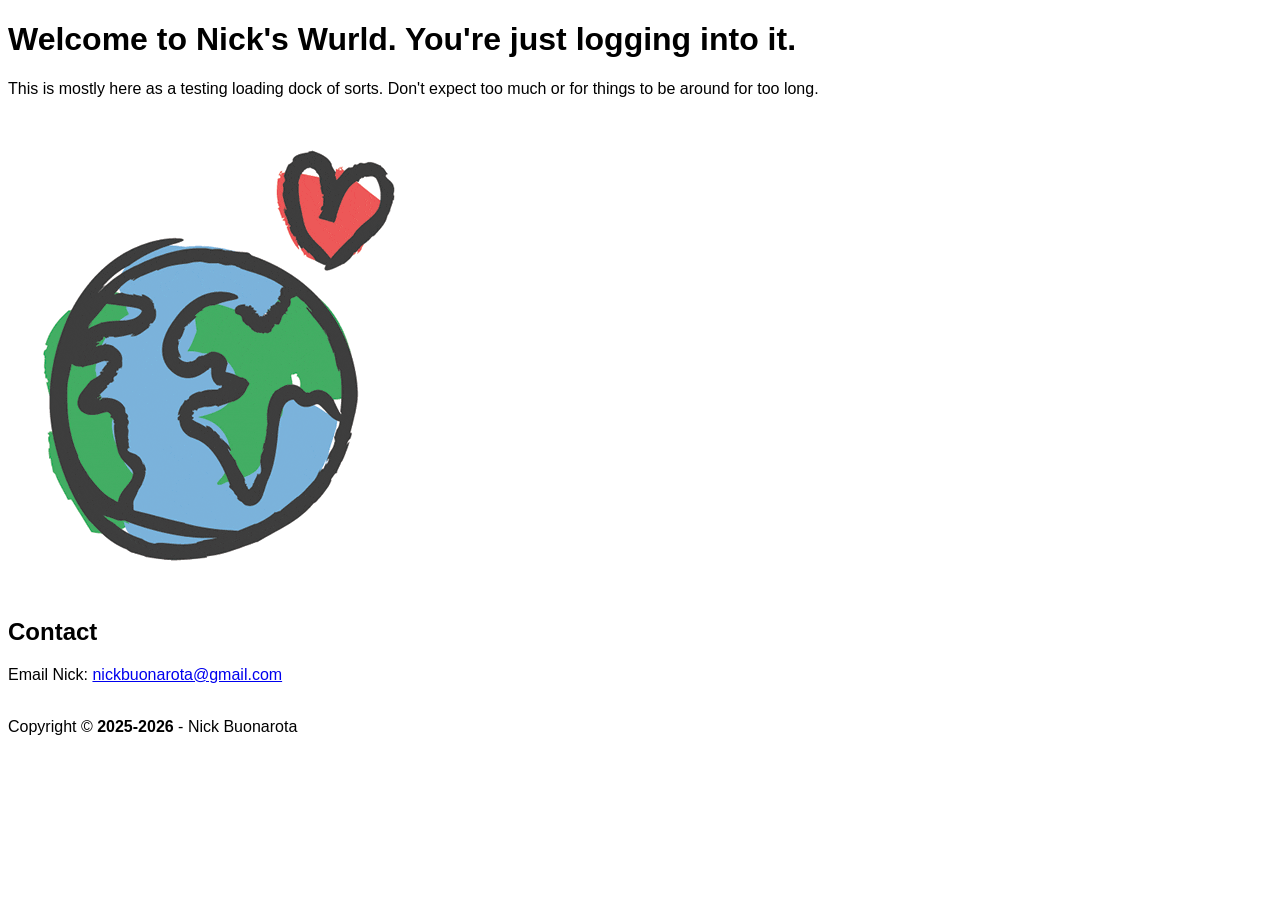
==== index.html @ 660630a9 "Initial Upload of NickWurld" ====
<!DOCTYPE html>
<html lang="en">
<head>
    <meta charset="UTF-8">
    <meta name="viewport" content="width=device-width, initial-scale=1.0">
    <title>Nick Wurld</title>
    <link rel="stylesheet" href="css/style.css">
    <script src="scripts/copyright-year-update.js"></script>
    <script src="scripts/page-loaded.js"></script>
</head>
<body>
    <header>

    </header>
    <main>
        <!-- Main Content for the page -->
        <h1>Welcome to Nick's Wurld. You're just logging into it.</h1>
		<p>This is mostly here as a testing loading dock of sorts. Don't expect too much or for things to be around for too long.</p>
		<img src="media/animated_earth.gif" alt="animated earth">
    </main>
    <footer>
        <h2>Contact</h2>
        <p>Email Nick: <a href="mailto:nickbuonarota@gmail.com">nickbuonarota@gmail.com</a></p><br>
        <div id="main_footer">
            <span id="copyright">Copyright &copy; <b>20XX</b></span>
        </div>
    </footer>
</body>
</html>
---- css/style.css ----
*{
    font-family: Arial, Helvetica, sans-serif;
}

img {
    max-width: 100%;
    height: auto;
}
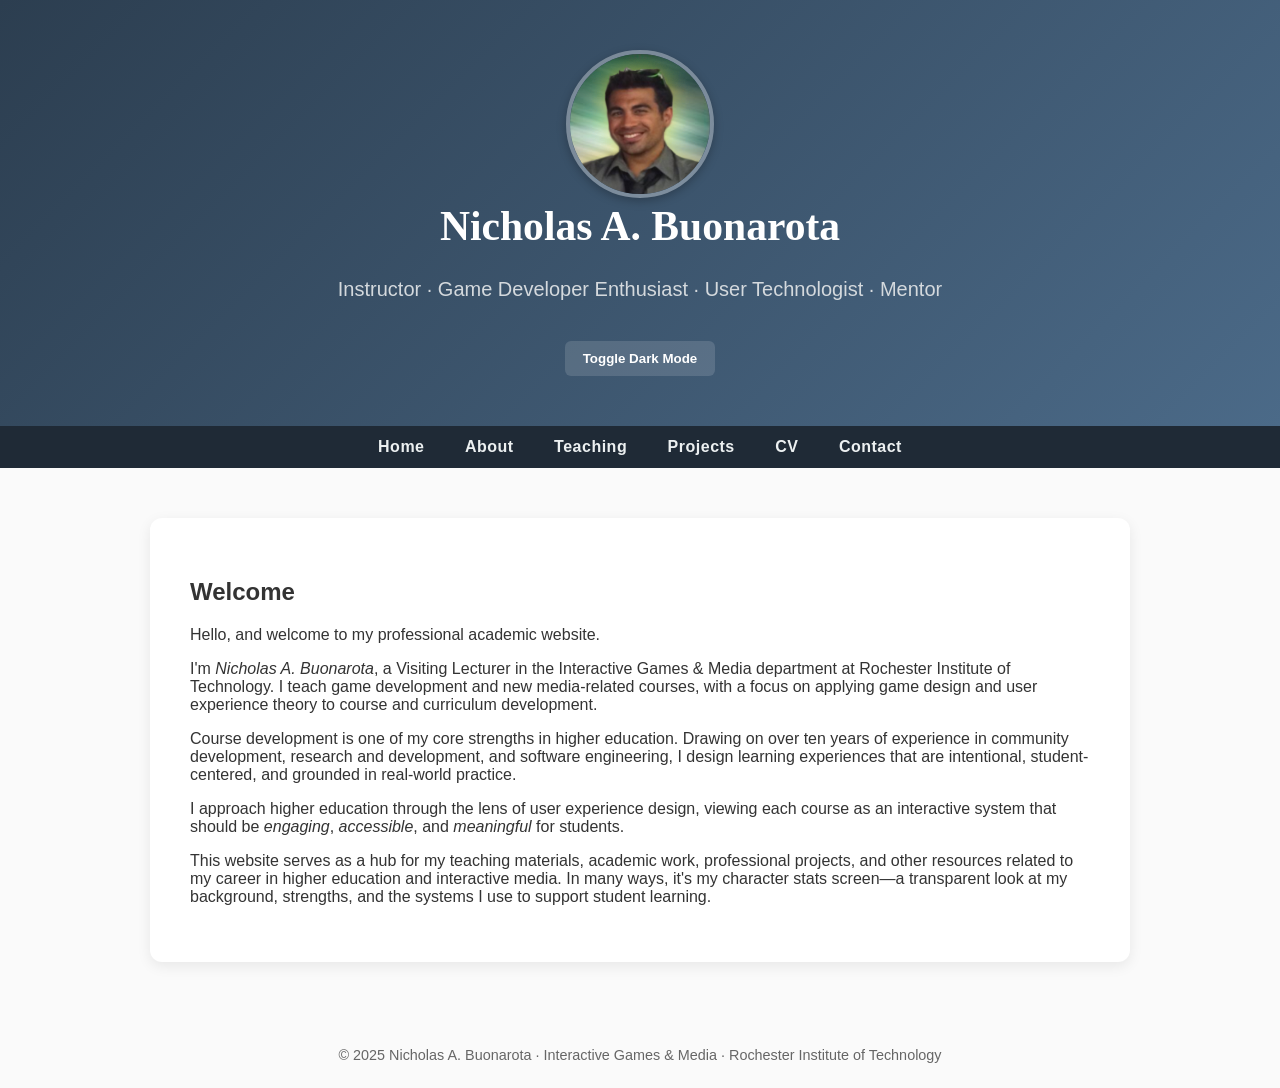
==== commit 9548c381: "setting up an academic landing temp using nickwurld as a staging area for nickbuonarota.com - this i" ====
--- a/index.html
+++ b/index.html
@@ -4,26 +4,62 @@
     <meta charset="UTF-8">
     <meta name="viewport" content="width=device-width, initial-scale=1.0">
     <title>Nick Wurld</title>
-    <link rel="stylesheet" href="css/style.css">
+    <link rel="stylesheet" href="css/academic-style.css">
     <script src="scripts/copyright-year-update.js"></script>
     <script src="scripts/page-loaded.js"></script>
 </head>
 <body>
     <header>
+        <img id="profile_image" src="media/academic/profile_06_512.png" alt="Profile photo">
+        <h1 style="font-family: 'Merriweather', serif;">Nicholas A. Buonarota</h1>
+        <p class="tagline">Instructor · Game Developer Enthusiast · User Technologist · Mentor</p>
+        <button id="theme_toggle">Toggle Dark Mode</button>
+    </header>
 
-    </header>
-    <main>
-        <!-- Main Content for the page -->
-        <h1>Welcome to Nick's Wurld. You're just logging into it.</h1>
-		<p>This is mostly here as a testing loading dock of sorts. Don't expect too much or for things to be around for too long.</p>
-		<img src="media/animated_earth.gif" alt="animated earth">
-    </main>
+    <nav>
+        <a href="#">Home</a>
+        <a href="#">About</a>
+        <a href="#">Teaching</a>
+        <a href="#">Projects</a>
+        <a href="#">CV</a>
+        <a href="#">Contact</a>
+    </nav>
+
+    <div class="content">
+        <h2>Welcome</h2>
+        <p>
+            Hello, and welcome to my professional academic website.
+        </p>
+        <p>
+            I'm <em>Nicholas A. Buonarota</em>, a Visiting Lecturer in the Interactive Games & Media department at Rochester Institute of Technology. 
+            I teach game development and new media-related courses, 
+            with a focus on applying game design and user experience theory to course and curriculum development.
+        </p>
+        <p>
+            Course development is one of my core strengths in higher education. 
+            Drawing on over ten years of experience in community development, research and development, and software engineering, 
+            I design learning experiences that are intentional, student-centered, and grounded in real-world practice.
+        </p>
+        <p>
+            I approach higher education through the lens of user experience design, 
+            viewing each course as an interactive system that should be <em>engaging</em>, <em>accessible</em>, and <em>meaningful</em> for students.
+        </p>
+        <p>
+            This website serves as a hub for my teaching materials, academic work, professional projects, 
+            and other resources related to my career in higher education and interactive media. 
+            In many ways, it's my character stats screen—a transparent look at my background, strengths, 
+            and the systems I use to support student learning.
+        </p>
+    </div>
     <footer>
-        <h2>Contact</h2>
-        <p>Email Nick: <a href="mailto:nickbuonarota@gmail.com">nickbuonarota@gmail.com</a></p><br>
-        <div id="main_footer">
-            <span id="copyright">Copyright &copy; <b>20XX</b></span>
-        </div>
+        © 2025 Nicholas A. Buonarota · Interactive Games & Media · Rochester Institute of Technology
     </footer>
+    <!-- Move this when I do my tidy JS pass of page -->
+    <script>
+        const toggle = document.getElementById('theme_toggle');
+        toggle.addEventListener('click', () => {
+            document.body.classList.toggle('dark');
+        });
+    </script>
 </body>
 </html>
--- a/css/academic-style.css
+++ b/css/academic-style.css
@@ -0,0 +1,111 @@
+body {
+    font-family: "Inter", Arial, sans-serif;
+    margin: 0;
+    background-color: #fafafa;
+    color: #333;
+}
+
+header {
+    background: linear-gradient(135deg, #2c3e50, #4b6a88);
+    color: #fff;
+    padding: 50px 20px;
+    text-align: center;
+}
+
+nav {
+    background-color: #1f2a36;
+    padding: 12px;
+    text-align: center;
+    position: sticky;
+    top: 0;
+    z-index: 10;
+}
+
+nav a {
+    color: #ecf0f1;
+    margin: 0 18px;
+    text-decoration: none;
+    font-weight: 600;
+    letter-spacing: 0.5px;
+    transition: opacity 0.2s ease;
+}
+
+nav a:hover {
+    opacity: 0.7;
+}
+
+.content {
+    max-width: 900px;
+    margin: 50px auto;
+    background: white;
+    padding: 40px;
+    border-radius: 12px;
+    box-shadow: 0 4px 14px rgba(0,0,0,0.08);
+}
+
+h1 {
+    margin-top: 0;
+    font-size: 2.6rem;
+}
+
+.tagline {
+    font-size: 1.25rem;
+    color: #d4d9dd;
+    margin-top: 10px;
+}
+
+footer{
+    text-align:center;
+    padding:25px 10px;
+    margin-top:60px;
+    color:#666;
+    font-size:0.9rem;
+}
+
+/* Dark Mode */
+
+/* Change later? */
+
+body.dark {
+    background-color: #1e1e1e;
+    color: #e5e5e5;
+}
+
+body.dark header {
+    background: linear-gradient(135deg, #111, #222);
+}
+
+body.dark nav {
+    background-color: #0f1620;
+}
+
+body.dark .content {
+    background:#2a2a2a;
+    box-shadow:0 4px 14px rgba(0,0,0,0.4);
+}
+
+body.dark footer {
+    color:#aaa;
+}
+
+/* IDs */
+
+#profile_image {
+    width:140px;
+    height:140px;
+    border-radius:50%;
+    object-fit:cover;
+    border:4px solid #ffffff55;
+    box-shadow:0 3px 10px rgba(0,0,0,0.25);
+}
+
+#theme_toggle {
+    margin-top:20px;
+    padding:10px 18px;
+    border:none;
+    border-radius:6px;
+    background:#ffffff22;
+    color:white;
+    font-weight:600;
+    cursor:pointer;
+}
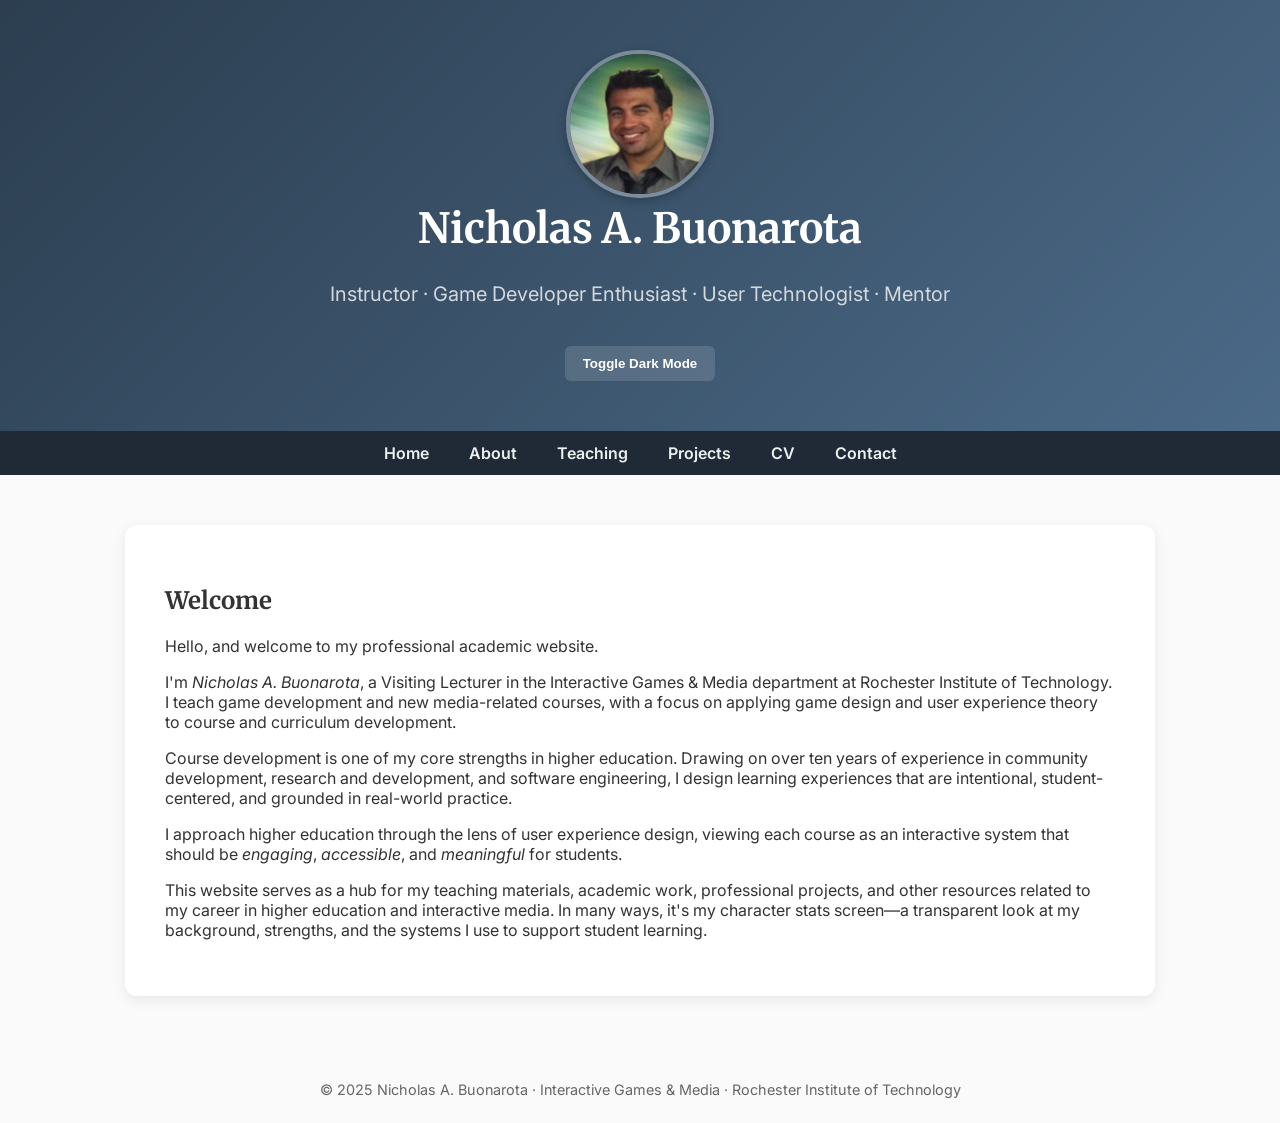
==== commit 16fc4d5c: "stubbing out some core features and added teaching page" ====
--- a/index.html
+++ b/index.html
@@ -4,28 +4,33 @@
     <meta charset="UTF-8">
     <meta name="viewport" content="width=device-width, initial-scale=1.0">
     <title>Nick Wurld</title>
+    <!-- Fonts -->
+    <link href="https://fonts.googleapis.com/css2?family=Inter:wght@300;400;600;700&family=Merriweather:wght@300;400;700&display=swap" rel="stylesheet">
+    <!-- Styles -->
     <link rel="stylesheet" href="css/academic-style.css">
+    <!-- Scripts -->
     <script src="scripts/copyright-year-update.js"></script>
+    <script src="scripts/dark-mode.js"></script>
     <script src="scripts/page-loaded.js"></script>
 </head>
 <body>
     <header>
         <img id="profile_image" src="media/academic/profile_06_512.png" alt="Profile photo">
-        <h1 style="font-family: 'Merriweather', serif;">Nicholas A. Buonarota</h1>
+        <h1>Nicholas A. Buonarota</h1>
         <p class="tagline">Instructor · Game Developer Enthusiast · User Technologist · Mentor</p>
-        <button id="theme_toggle">Toggle Dark Mode</button>
+        <button id="theme_toggle" class="theme-toggle">Toggle Dark Mode</button>
     </header>
 
     <nav>
-        <a href="#">Home</a>
+        <a href="index.html">Home</a>
         <a href="#">About</a>
-        <a href="#">Teaching</a>
+        <a href="teaching.html">Teaching</a>
         <a href="#">Projects</a>
         <a href="#">CV</a>
         <a href="#">Contact</a>
     </nav>
 
-    <div class="content">
+    <main class="content">
         <h2>Welcome</h2>
         <p>
             Hello, and welcome to my professional academic website.
@@ -50,16 +55,10 @@
             In many ways, it's my character stats screen—a transparent look at my background, strengths, 
             and the systems I use to support student learning.
         </p>
-    </div>
+    </main>
+    
     <footer>
         © 2025 Nicholas A. Buonarota · Interactive Games & Media · Rochester Institute of Technology
     </footer>
-    <!-- Move this when I do my tidy JS pass of page -->
-    <script>
-        const toggle = document.getElementById('theme_toggle');
-        toggle.addEventListener('click', () => {
-            document.body.classList.toggle('dark');
-        });
-    </script>
 </body>
 </html>
--- a/css/academic-style.css
+++ b/css/academic-style.css
@@ -1,24 +1,46 @@
+/* academic-style.css – shared styles for all pages */
+/* temp for the loading of nickbuonarota.com */
+
+:root {
+    --bg-light: #fafafa;
+    --bg-dark: #1e1e1e;
+    --card-light: #ffffff;
+    --card-dark: #2a2a2a;
+    --primary: #4b6a88;
+    --nav-dark: #1f2a36;
+    --text-light: #333;
+    --text-dark: #e5e5e5;
+}
+
 body {
     font-family: "Inter", Arial, sans-serif;
     margin: 0;
-    background-color: #fafafa;
-    color: #333;
+    background-color: var(--bg-light);
+    color: var(--text-light);
 }
 
 header {
-    background: linear-gradient(135deg, #2c3e50, #4b6a88);
-    color: #fff;
+    background: linear-gradient(135deg, #2c3e50, var(--primary));
+    color: white;
     padding: 50px 20px;
     text-align: center;
 }
 
+h1, h2, h3 {
+    font-family: "Merriweather", serif;
+}
+
+h1 {
+    margin-top: 0;
+    font-size: 2.6rem;
+}
+
 nav {
-    background-color: #1f2a36;
+    background-color: var(--nav-dark);
     padding: 12px;
     text-align: center;
     position: sticky;
     top: 0;
-    z-index: 10;
 }
 
 nav a {
@@ -26,26 +48,36 @@
     margin: 0 18px;
     text-decoration: none;
     font-weight: 600;
+    /*IDK How I feel about this one */
+    /*
     letter-spacing: 0.5px;
     transition: opacity 0.2s ease;
+    */
 }
 
 nav a:hover {
-    opacity: 0.7;
+    opacity: 0.75;
 }
 
 .content {
-    max-width: 900px;
+    /*max-width: 900px;*/
+    max-width: 950px;
     margin: 50px auto;
-    background: white;
+    background: var(--card-light);
     padding: 40px;
     border-radius: 12px;
     box-shadow: 0 4px 14px rgba(0,0,0,0.08);
 }
 
-h1 {
-    margin-top: 0;
-    font-size: 2.6rem;
+.course {
+    border-left: 4px solid var(--primary);
+    padding-left: 20px;
+    margin-bottom: 35px;
+}
+
+.meta {
+    font-size: 0.9rem;
+    color: #666;
 }
 
 .tagline {
@@ -67,8 +99,8 @@
 /* Change later? */
 
 body.dark {
-    background-color: #1e1e1e;
-    color: #e5e5e5;
+    background-color: var(--bg-dark);
+    color: var(--text-dark);
 }
 
 body.dark header {
@@ -82,10 +114,27 @@
 body.dark .content {
     background:#2a2a2a;
     box-shadow:0 4px 14px rgba(0,0,0,0.4);
+    background: var(--card-dark);
 }
 
 body.dark footer {
     color:#aaa;
+}
+
+body.dark .meta {
+    color: #aaa;
+}
+
+/* maybe update this in the future */
+button.theme-toggle {
+    margin-top: 20px;
+    padding: 10px 18px;
+    border: none;
+    border-radius: 6px;
+    background: #ffffff22;
+    color: white;
+    font-weight: 600;
+    cursor: pointer;
 }
 
 /* IDs */
@@ -97,15 +146,4 @@
     object-fit:cover;
     border:4px solid #ffffff55;
     box-shadow:0 3px 10px rgba(0,0,0,0.25);
-}
-
-#theme_toggle {
-    margin-top:20px;
-    padding:10px 18px;
-    border:none;
-    border-radius:6px;
-    background:#ffffff22;
-    color:white;
-    font-weight:600;
-    cursor:pointer;
 }
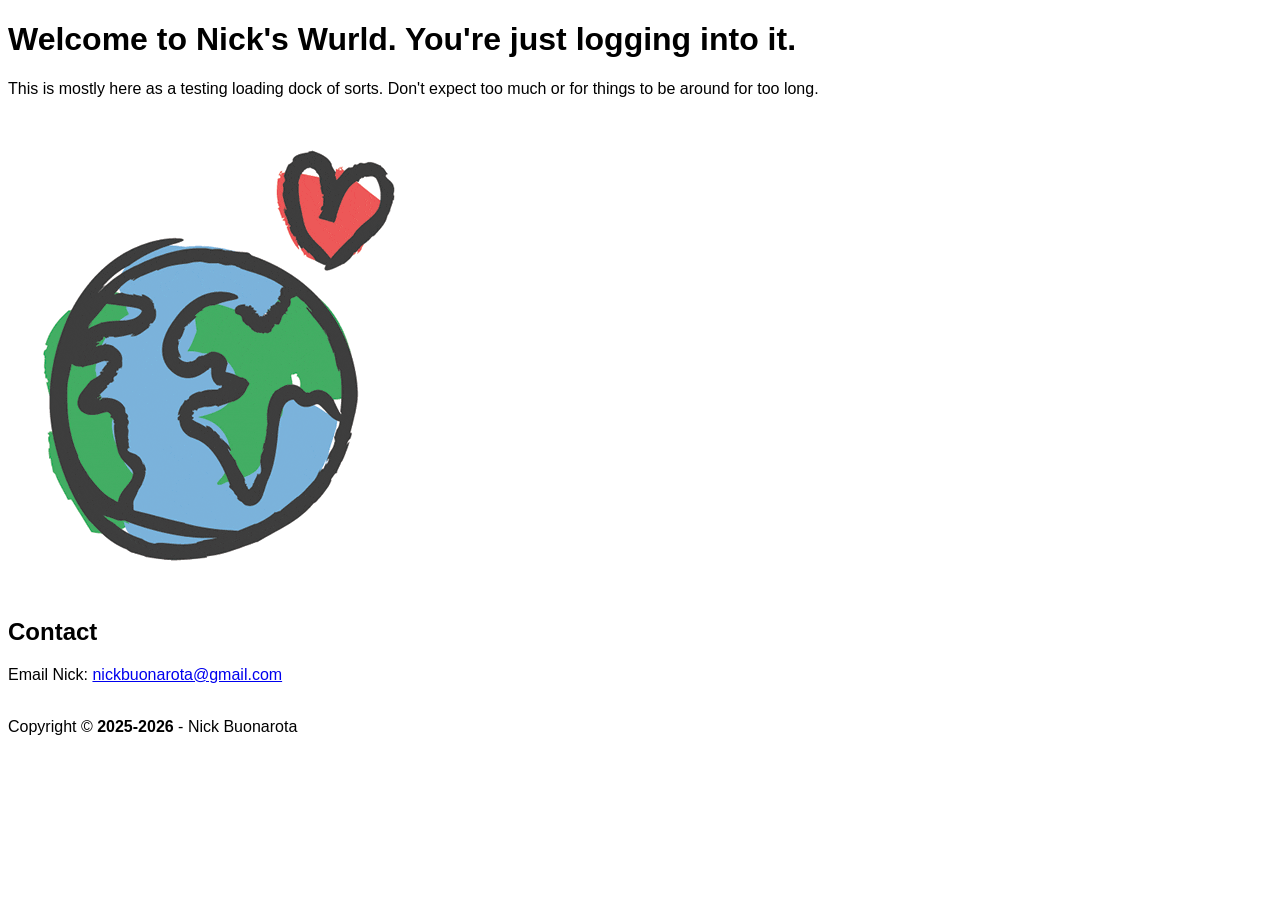
==== commit 19ea8f6b: "refresh starter" ====
--- a/index.html
+++ b/index.html
@@ -4,61 +4,26 @@
     <meta charset="UTF-8">
     <meta name="viewport" content="width=device-width, initial-scale=1.0">
     <title>Nick Wurld</title>
-    <!-- Fonts -->
-    <link href="https://fonts.googleapis.com/css2?family=Inter:wght@300;400;600;700&family=Merriweather:wght@300;400;700&display=swap" rel="stylesheet">
-    <!-- Styles -->
-    <link rel="stylesheet" href="css/academic-style.css">
-    <!-- Scripts -->
+    <link rel="stylesheet" href="css/style.css">
     <script src="scripts/copyright-year-update.js"></script>
-    <script src="scripts/dark-mode.js"></script>
     <script src="scripts/page-loaded.js"></script>
 </head>
 <body>
     <header>
-        <img id="profile_image" src="media/academic/profile_06_512.png" alt="Profile photo">
-        <h1>Nicholas A. Buonarota</h1>
-        <p class="tagline">Instructor · Game Developer Enthusiast · User Technologist · Mentor</p>
-        <button id="theme_toggle" class="theme-toggle">Toggle Dark Mode</button>
+
     </header>
-
-    <nav>
-        <a href="index.html">Home</a>
-        <a href="#">About</a>
-        <a href="teaching.html">Teaching</a>
-        <a href="#">Projects</a>
-        <a href="#">CV</a>
-        <a href="#">Contact</a>
-    </nav>
-
-    <main class="content">
-        <h2>Welcome</h2>
-        <p>
-            Hello, and welcome to my professional academic website.
-        </p>
-        <p>
-            I'm <em>Nicholas A. Buonarota</em>, a Visiting Lecturer in the Interactive Games & Media department at Rochester Institute of Technology. 
-            I teach game development and new media-related courses, 
-            with a focus on applying game design and user experience theory to course and curriculum development.
-        </p>
-        <p>
-            Course development is one of my core strengths in higher education. 
-            Drawing on over ten years of experience in community development, research and development, and software engineering, 
-            I design learning experiences that are intentional, student-centered, and grounded in real-world practice.
-        </p>
-        <p>
-            I approach higher education through the lens of user experience design, 
-            viewing each course as an interactive system that should be <em>engaging</em>, <em>accessible</em>, and <em>meaningful</em> for students.
-        </p>
-        <p>
-            This website serves as a hub for my teaching materials, academic work, professional projects, 
-            and other resources related to my career in higher education and interactive media. 
-            In many ways, it's my character stats screen—a transparent look at my background, strengths, 
-            and the systems I use to support student learning.
-        </p>
+    <main>
+        <!-- Main Content for the page -->
+        <h1>Welcome to Nick's Wurld. You're just logging into it.</h1>
+		<p>This is mostly here as a testing loading dock of sorts. Don't expect too much or for things to be around for too long.</p>
+		<img src="media/animated_earth.gif" alt="animated earth">
     </main>
-    
     <footer>
-        © 2025 Nicholas A. Buonarota · Interactive Games & Media · Rochester Institute of Technology
+        <h2>Contact</h2>
+        <p>Email Nick: <a href="mailto:nickbuonarota@gmail.com">nickbuonarota@gmail.com</a></p><br>
+        <div id="main_footer">
+            <span id="copyright">Copyright &copy; <b>20XX</b></span>
+        </div>
     </footer>
 </body>
 </html>
--- a/css/style.css
+++ b/css/style.css
@@ -0,0 +1,8 @@
+*{
+    font-family: Arial, Helvetica, sans-serif;
+}
+
+img {
+    max-width: 100%;
+    height: auto;
+}
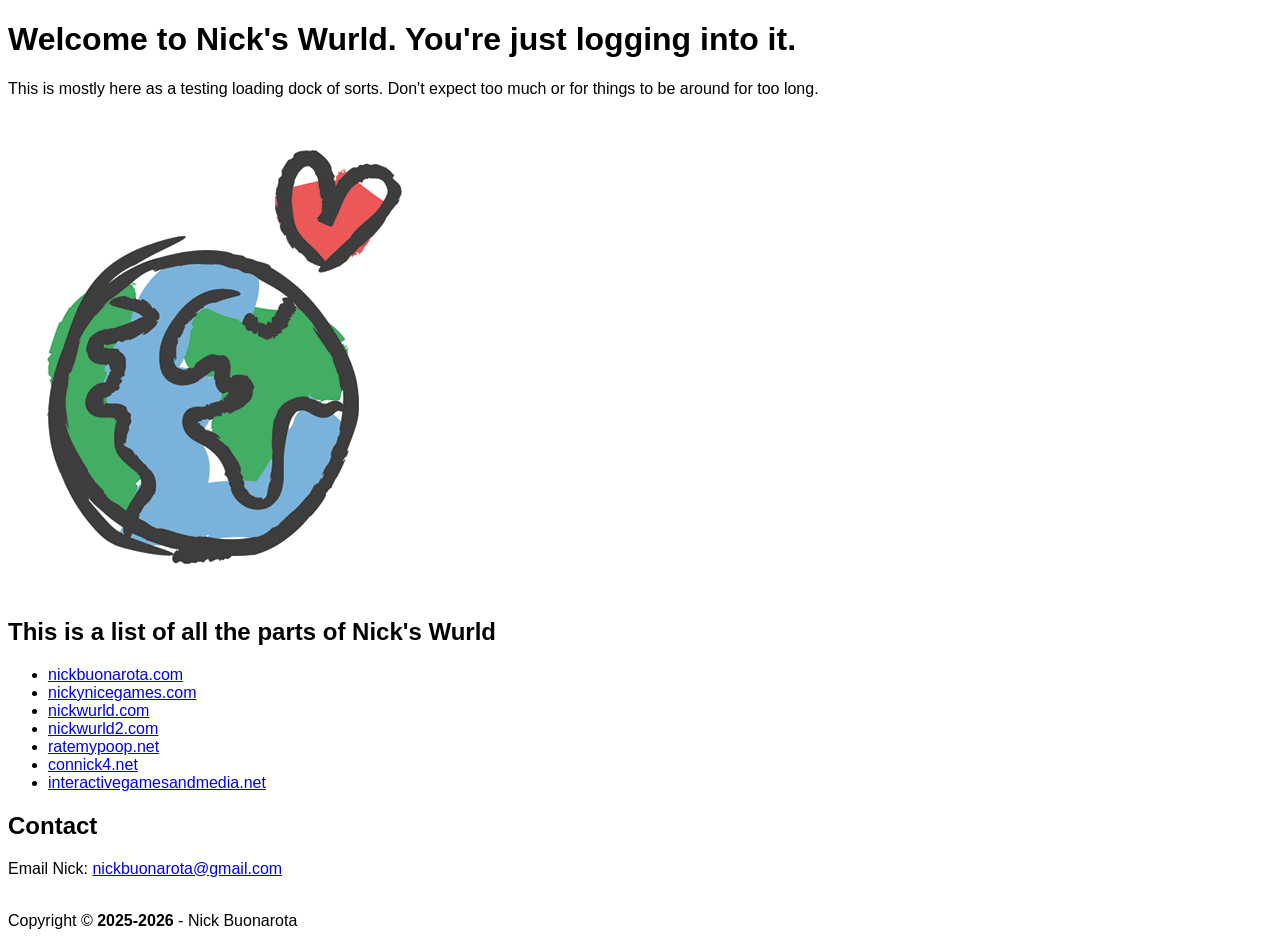
==== commit ee4465b1: "links" ====
--- a/index.html
+++ b/index.html
@@ -17,6 +17,17 @@
         <h1>Welcome to Nick's Wurld. You're just logging into it.</h1>
 		<p>This is mostly here as a testing loading dock of sorts. Don't expect too much or for things to be around for too long.</p>
 		<img src="media/animated_earth.gif" alt="animated earth">
+        <h2>This is a list of all the parts of Nick's Wurld</h2>
+        <ul>
+            <li><a href="https://nickbuonarota.com/">nickbuonarota.com</a></li>
+            <li><a href="https://nickynicegames.com/">nickynicegames.com</a></li>
+            <li><a href="https://nickwurld.com/">nickwurld.com</a></li>
+            <li><a href="https://nickwurld2.com/">nickwurld2.com</a></li>
+            <li><a href="https://ratemypoop.net/">ratemypoop.net</a></li>
+            <li><a href="https://connick4.net/">connick4.net</a></li>
+            <li><a href="https://interactivegamesandmedia.net/">interactivegamesandmedia.net</a></li>
+        </ul>
+        
     </main>
     <footer>
         <h2>Contact</h2>
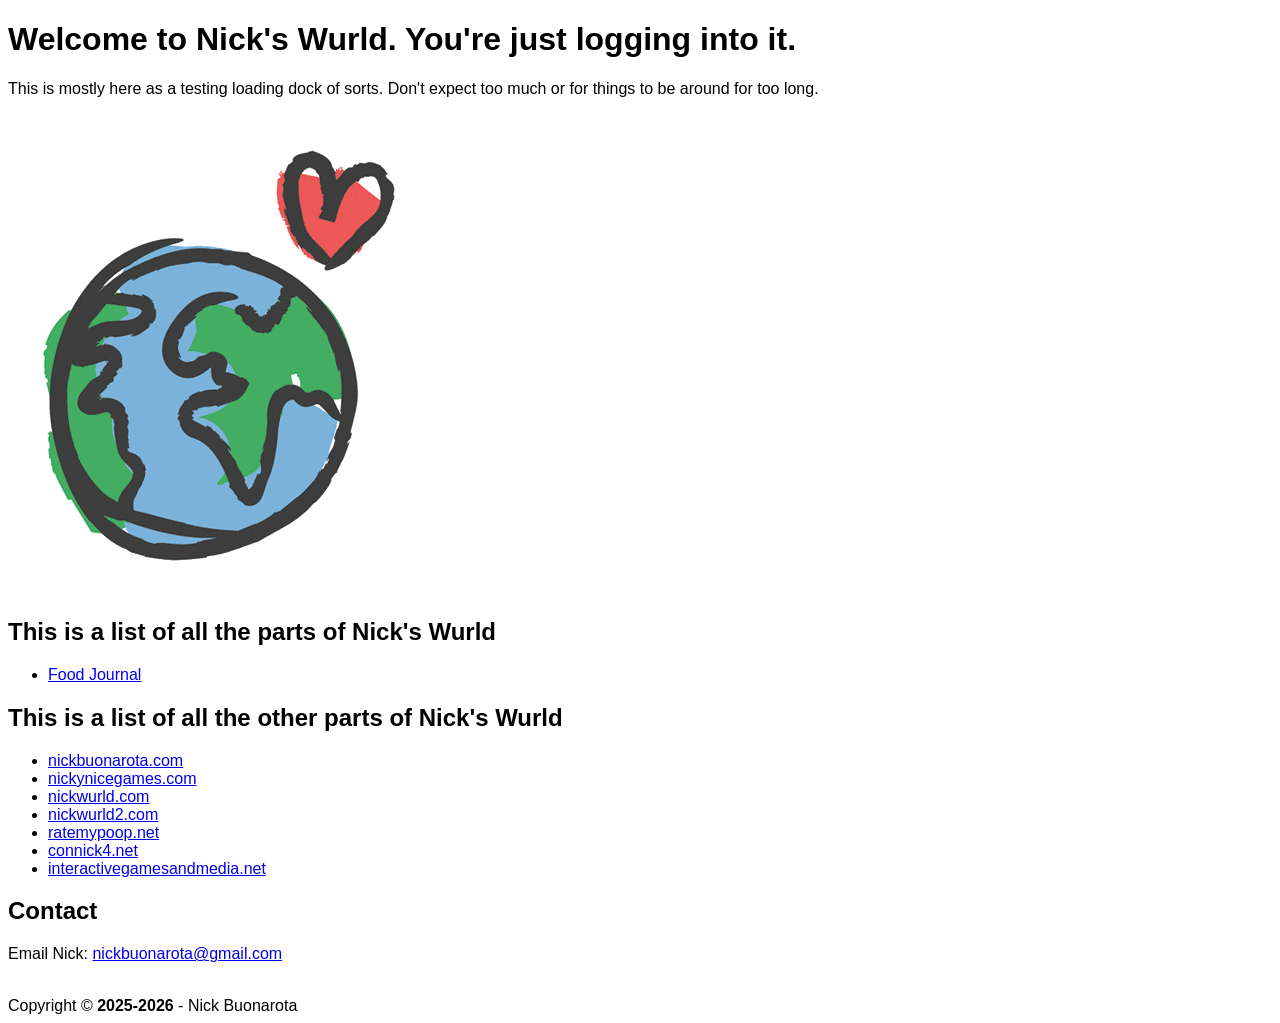
==== commit 0c8278a3: "first stub out of the food journal app" ====
--- a/index.html
+++ b/index.html
@@ -19,6 +19,10 @@
 		<img src="media/animated_earth.gif" alt="animated earth">
         <h2>This is a list of all the parts of Nick's Wurld</h2>
         <ul>
+            <li><a href="/food-journal/index.html">Food Journal</a></li>
+        </ul>
+        <h2>This is a list of all the other parts of Nick's Wurld</h2>
+        <ul>
             <li><a href="https://nickbuonarota.com/">nickbuonarota.com</a></li>
             <li><a href="https://nickynicegames.com/">nickynicegames.com</a></li>
             <li><a href="https://nickwurld.com/">nickwurld.com</a></li>
@@ -27,7 +31,6 @@
             <li><a href="https://connick4.net/">connick4.net</a></li>
             <li><a href="https://interactivegamesandmedia.net/">interactivegamesandmedia.net</a></li>
         </ul>
-        
     </main>
     <footer>
         <h2>Contact</h2>
